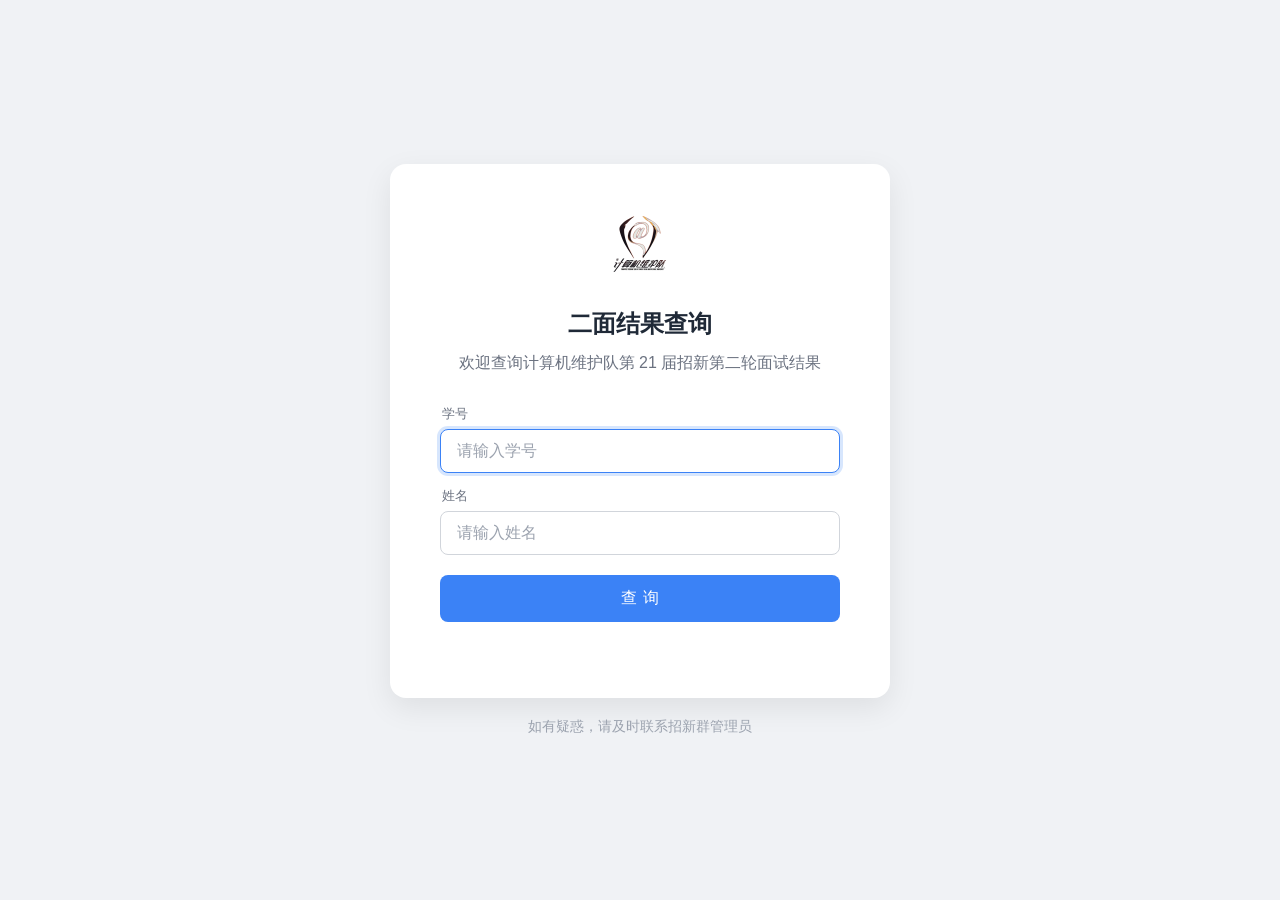
==== src/index.html @ 5992713b "计维二面结果查询站：前端 + 加密构建 + 自检 + Pages 部署" ====
<!DOCTYPE html>
<html lang="zh-CN">
<head>
<meta charset="UTF-8">
<meta name="viewport" content="width=device-width, initial-scale=1.0, viewport-fit=cover">
<meta name="robots" content="noindex,nofollow,noarchive,noimageindex">
<meta name="referrer" content="no-referrer">
<meta name="theme-color" content="#f0f2f5">
<title>计维二面结果查询</title>
<link rel="icon" href="assets/logo.png">
<link rel="stylesheet" href="style.css">
</head>
<body>

<main class="container">
    <header>
        <img src="assets/logo.png" alt="计算机维护队队徽" id="logo" width="160" height="160">
        <h1>二面结果查询</h1>
        <p>欢迎查询计算机维护队第 21 届招新第二轮面试结果</p>
    </header>

    <form class="search-box" id="searchForm" autocomplete="off" novalidate>
        <div class="field">
            <label for="sidInput">学号</label>
            <input type="text" id="sidInput" name="sid" inputmode="numeric"
                   placeholder="请输入学号" autocomplete="off" autocapitalize="off"
                   spellcheck="false" maxlength="20">
        </div>
        <div class="field">
            <label for="nameInput">姓名</label>
            <input type="text" id="nameInput" name="name"
                   placeholder="请输入姓名" autocomplete="off" autocapitalize="off"
                   spellcheck="false" maxlength="20">
        </div>
        <button type="submit" id="searchButton">查 询</button>
    </form>

    <div id="status" class="status" role="status" aria-live="polite"></div>

    <div id="result" class="result-box"></div>
</main>

<footer>
    <p>如有疑惑，请及时联系招新群管理员</p>
</footer>

<script src="app.js"></script>
</body>
</html>
---- src/style.css ----
/* 计维二面结果查询 —— 全部使用系统字体，不请求任何外部资源 */

:root {
    --blue: #3b82f6;
    --blue-dark: #2563eb;
    --ink: #1f2937;
    --muted: #6b7280;
    --line: #d1d5db;
}

* { box-sizing: border-box; }

html, body { height: 100%; }

body {
    font-family: "PingFang SC", "HarmonyOS Sans SC", "Microsoft YaHei",
                 -apple-system, BlinkMacSystemFont, "Segoe UI", Roboto,
                 "Helvetica Neue", Arial, sans-serif;
    background-color: #f0f2f5;
    display: flex;
    flex-direction: column;
    justify-content: center;
    align-items: center;
    min-height: 100vh;
    margin: 0;
    padding: 20px;
    -webkit-text-size-adjust: 100%;
    -webkit-tap-highlight-color: transparent;
}

.container {
    background-color: #ffffff;
    padding: 40px 50px;
    border-radius: 16px;
    box-shadow: 0 10px 30px rgba(0, 0, 0, 0.08);
    text-align: center;
    width: 100%;
    max-width: 500px;
}

#logo {
    height: 80px;
    width: auto;
    margin-bottom: 20px;
}

h1 {
    color: var(--ink);
    font-size: 24px;
    font-weight: 700;
    margin: 0 0 10px;
}

header > p {
    color: var(--muted);
    margin: 0 0 30px;
    font-size: 16px;
    line-height: 1.6;
}

/* ---------- 表单 ---------- */

.search-box {
    display: flex;
    flex-direction: column;
    gap: 14px;
    text-align: left;
}

.field {
    display: flex;
    flex-direction: column;
    gap: 6px;
}

.field label {
    font-size: 13px;
    color: var(--muted);
    font-weight: 500;
    padding-left: 2px;
}

.field input {
    width: 100%;
    padding: 12px 16px;
    border: 1px solid var(--line);
    border-radius: 8px;
    font-size: 16px; /* 16px 以下 iOS 会自动放大页面 */
    font-family: inherit;
    color: var(--ink);
    background: #fff;
    outline: none;
    transition: border-color .25s, box-shadow .25s;
}

.field input:focus {
    border-color: var(--blue);
    box-shadow: 0 0 0 3px rgba(59, 130, 246, .2);
}

.field input::placeholder { color: #9ca3af; }

#searchButton {
    margin-top: 6px;
    padding: 13px 24px;
    border: none;
    background-color: var(--blue);
    color: #fff;
    border-radius: 8px;
    font-size: 16px;
    font-family: inherit;
    font-weight: 500;
    letter-spacing: .05em;
    cursor: pointer;
    transition: background-color .25s, transform .15s, opacity .25s;
}

#searchButton:hover:not(:disabled) { background-color: var(--blue-dark); }
#searchButton:active:not(:disabled) { transform: scale(.985); }
#searchButton:disabled { opacity: .6; cursor: not-allowed; }

/* ---------- 状态行 ---------- */

.status {
    font-size: 14px;
    color: var(--muted);
    min-height: 20px;
    margin-top: 16px;
    line-height: 1.5;
}

.status.error { color: #be123c; }

/* ---------- 结果卡片 ---------- */

.result-box {
    margin-top: 24px;
    padding: 25px 30px;
    border-radius: 8px;
    text-align: left;
    line-height: 1.8;
    display: none;
}

.result-box.visible {
    display: block;
    animation: fadeIn .45s ease forwards;
}

@keyframes fadeIn {
    from { opacity: 0; transform: translateY(10px); }
    to   { opacity: 1; transform: translateY(0); }
}

.result-box h3 {
    text-align: center;
    font-size: 22px;
    font-weight: 700;
    margin: 0 0 20px;
    padding-bottom: 15px;
    border-bottom: 1px solid;
}

.result-box p {
    font-size: 15px;
    margin: 0 0 12px;
    color: inherit;
    word-break: break-word;
}

.result-box p:last-child { margin-bottom: 0; }
.result-box p strong { font-weight: 700; }

/* 三种结果态 */
.pass {
    background-color: #f0fdf4;
    border: 1px solid #bbf7d0;
}
.pass h3 { color: #166534; border-color: #a7f3d0; }
.pass p  { color: #15803d; }

.fail {
    background-color: #fff1f2;
    border: 1px solid #ffdde0;
}
.fail h3 { color: #9f1239; border-color: #fecdd3; }
.fail p  { color: #be123c; }

.not-found {
    background-color: #f8fafc;
    border: 1px solid #e2e8f0;
}
.not-found h3 { color: #334155; border-color: #e2e8f0; }
.not-found p  { color: #475569; }

/* ---------- 页脚 ---------- */

footer {
    text-align: center;
    margin-top: 20px;
    color: #9ca3af;
    font-size: 14px;
}

footer p { margin: 0; }

/* ---------- 移动端 ---------- */

@media (max-width: 480px) {
    body { padding: 14px; justify-content: flex-start; padding-top: 6vh; }
    .container { padding: 28px 22px; border-radius: 14px; }
    #logo { height: 68px; }
    h1 { font-size: 21px; }
    header > p { font-size: 15px; margin-bottom: 24px; }
    .result-box { padding: 20px 18px; }
    .result-box h3 { font-size: 19px; }
    .result-box p { font-size: 14.5px; }
}

@media (prefers-reduced-motion: reduce) {
    .result-box.visible { animation: none; }
    * { transition: none !important; }
}
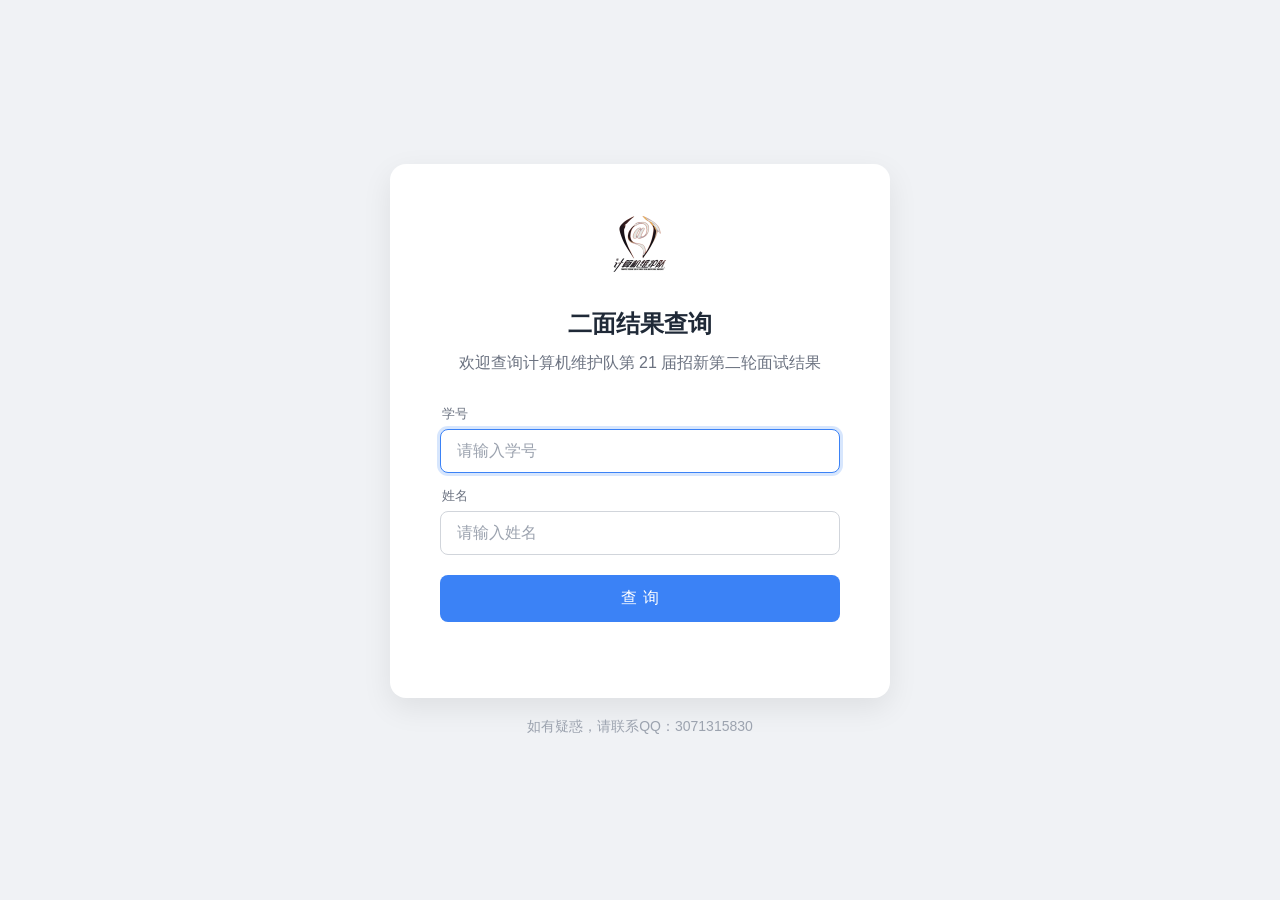
==== commit b3f890da: "页脚改为：如有疑惑，请联系QQ：3071315830" ====
--- a/src/index.html
+++ b/src/index.html
@@ -41,7 +41,7 @@
 </main>
 
 <footer>
-    <p>如有疑惑，请及时联系招新群管理员</p>
+    <p>如有疑惑，请联系QQ：3071315830</p>
 </footer>
 
 <script src="app.js"></script>
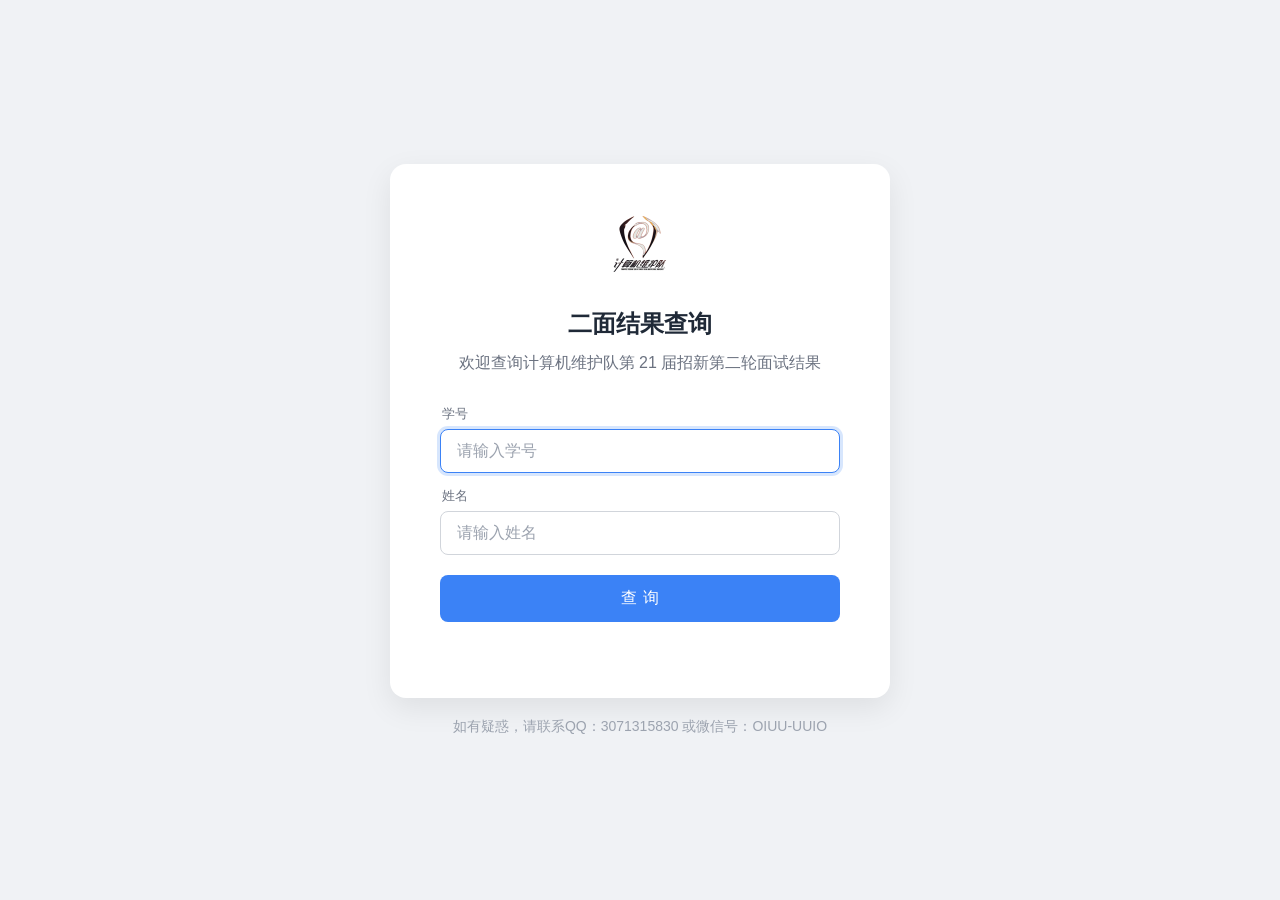
==== commit ead5846d: "页脚加上微信号 OIUU-UUIO" ====
--- a/src/index.html
+++ b/src/index.html
@@ -41,7 +41,7 @@
 </main>
 
 <footer>
-    <p>如有疑惑，请联系QQ：3071315830</p>
+    <p>如有疑惑，请联系QQ：3071315830 或微信号：OIUU-UUIO</p>
 </footer>
 
 <script src="app.js"></script>
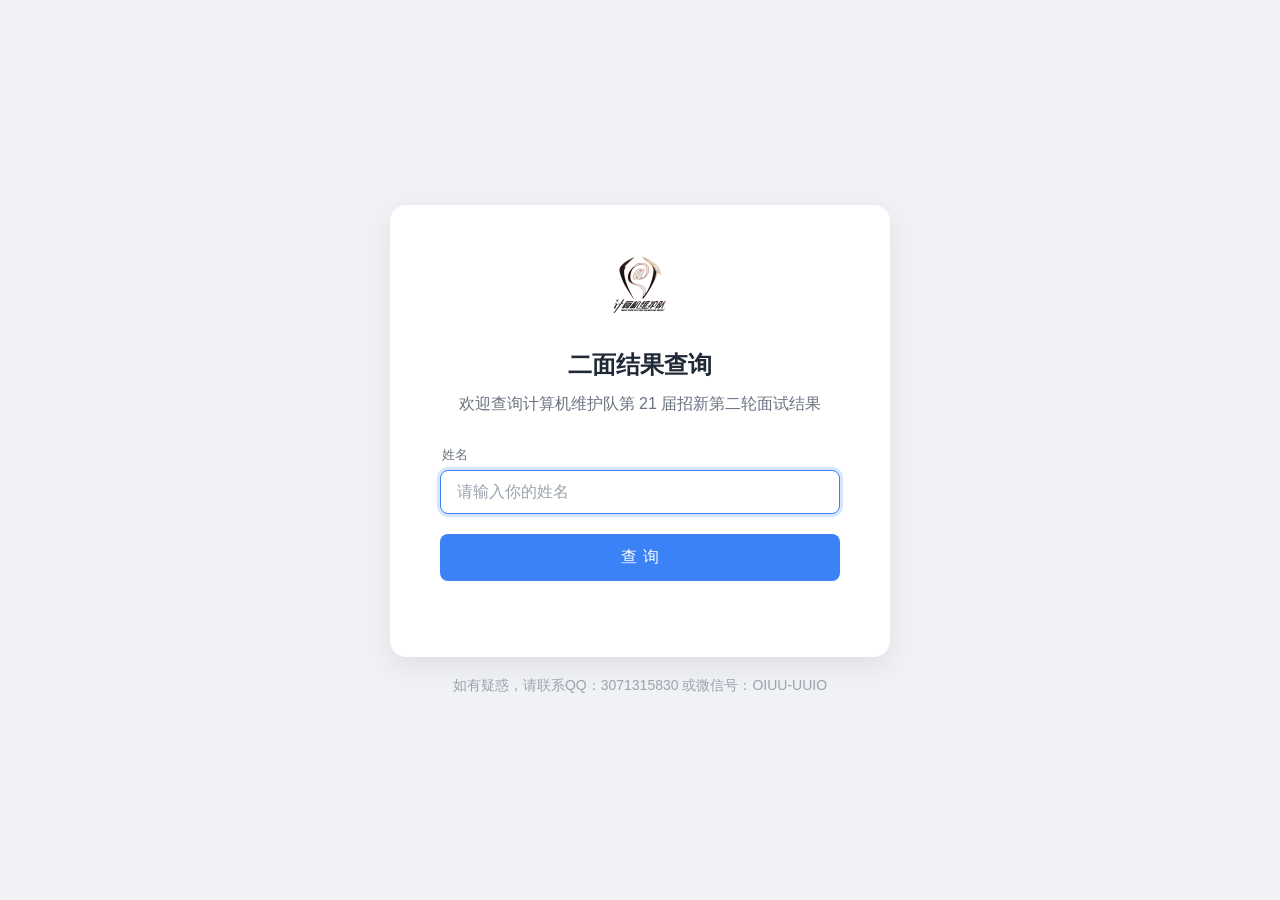
==== commit 5b6fe273: "改为按姓名查询（名单无学号）：去掉学号字段，重建49人名单（通过33/未通过16）" ====
--- a/src/index.html
+++ b/src/index.html
@@ -21,15 +21,9 @@
 
     <form class="search-box" id="searchForm" autocomplete="off" novalidate>
         <div class="field">
-            <label for="sidInput">学号</label>
-            <input type="text" id="sidInput" name="sid" inputmode="numeric"
-                   placeholder="请输入学号" autocomplete="off" autocapitalize="off"
-                   spellcheck="false" maxlength="20">
-        </div>
-        <div class="field">
             <label for="nameInput">姓名</label>
             <input type="text" id="nameInput" name="name"
-                   placeholder="请输入姓名" autocomplete="off" autocapitalize="off"
+                   placeholder="请输入你的姓名" autocomplete="off" autocapitalize="off"
                    spellcheck="false" maxlength="20">
         </div>
         <button type="submit" id="searchButton">查 询</button>
@@ -41,7 +35,7 @@
 </main>
 
 <footer>
-    <p>如有疑惑，请联系QQ：3071315830 或微信号：OIUU-UUIO</p>
+    <p>如有疑惑，请联系QQ：<span class="nb">3071315830</span> 或微信号：<span class="nb">OIUU-UUIO</span></p>
 </footer>
 
 <script src="app.js"></script>
--- a/src/style.css
+++ b/src/style.css
@@ -204,6 +204,9 @@
 
 footer p { margin: 0; }
 
+/* 号码/微信号整段不拆行，换行只发生在空格处 */
+footer .nb { white-space: nowrap; }
+
 /* ---------- 移动端 ---------- */
 
 @media (max-width: 480px) {
